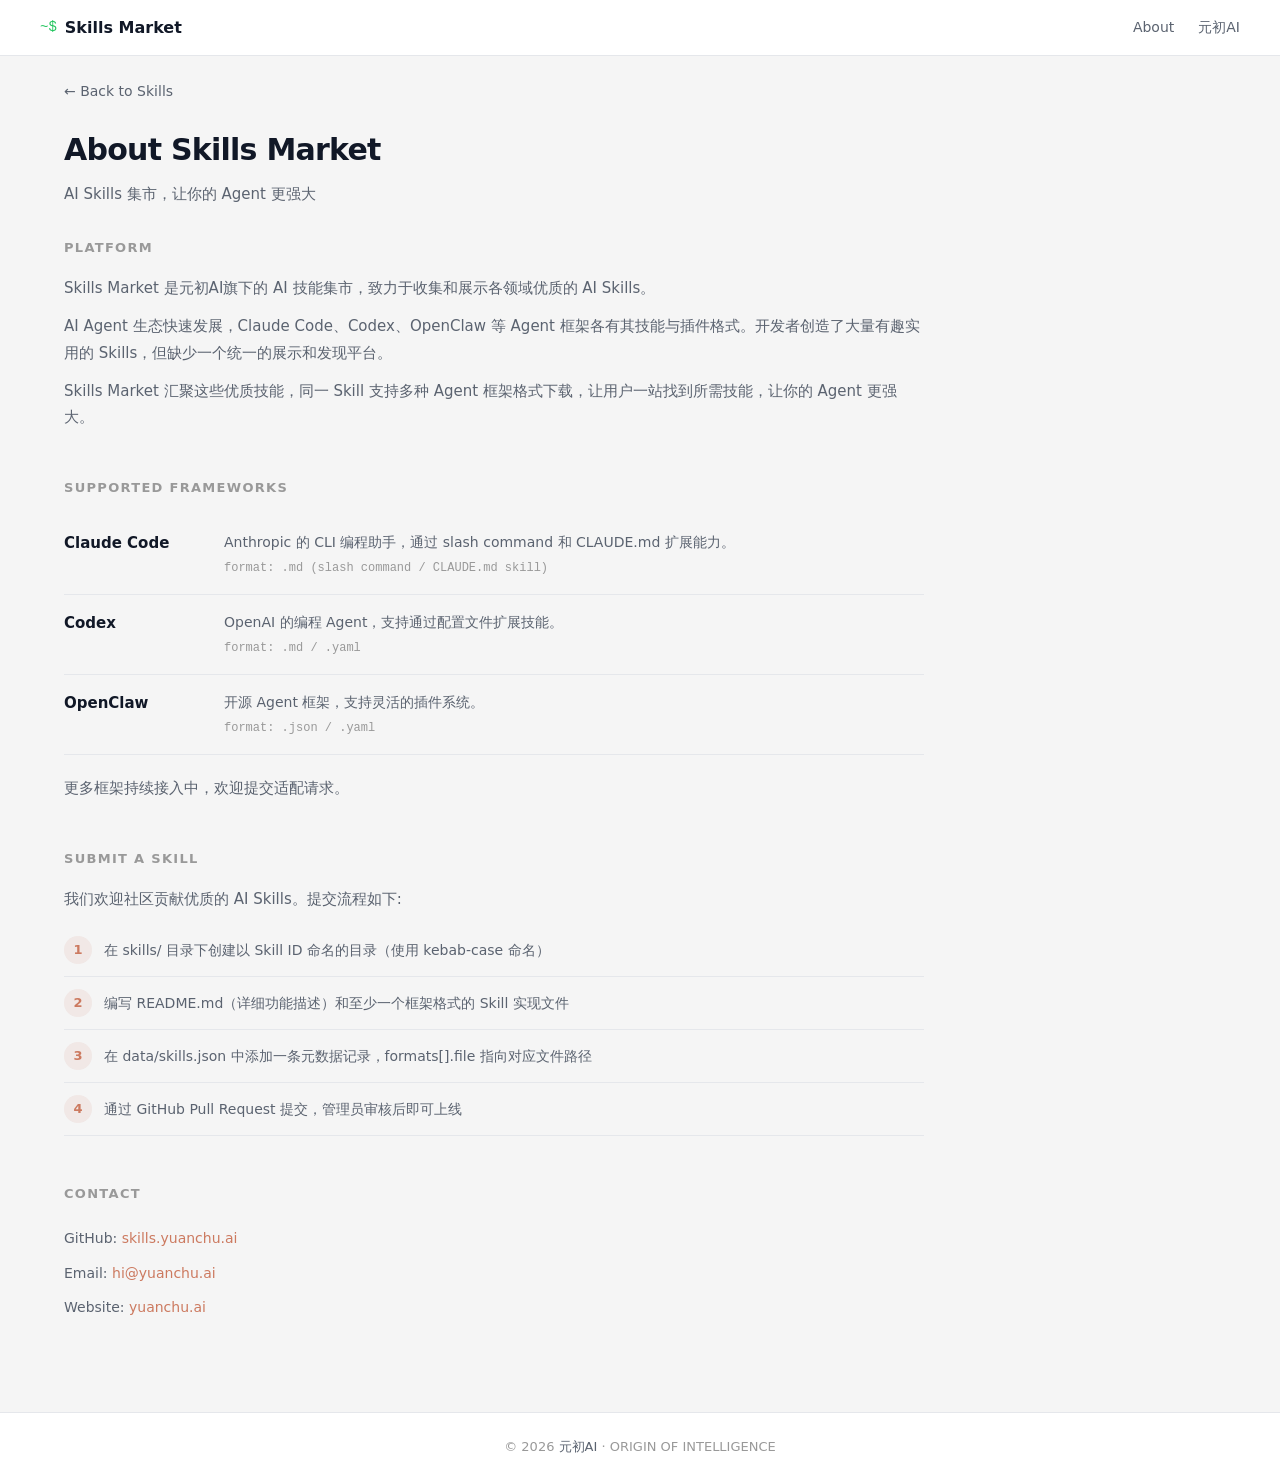
==== about.html @ 4a29649c "feat: Skills Market MVP — terminal-style skill marketplace - Terminal-window card design with macOS " ====
<!DOCTYPE html>
<html lang="zh-CN">
<head>
    <meta charset="UTF-8">
    <meta name="viewport" content="width=device-width, initial-scale=1.0">
    <title>关于 - Skills Market - 元初AI</title>
    <meta name="description" content="关于 Skills Market - AI Skills 集市，收集和展示各领域优质 AI Skills">
    <link rel="stylesheet" href="assets/css/style.css">
</head>
<body>

    <!-- Top Navigation -->
    <nav class="top-nav">
        <div class="top-nav-inner">
            <a href="index.html" class="nav-brand">
                <span class="terminal-prompt">~$</span> Skills Market
            </a>
            <div class="nav-links">
                <a href="about.html">About</a>
                <a href="https://yuanchu.ai" target="_blank">元初AI</a>
            </div>
        </div>
    </nav>

    <div class="content">

        <!-- Back Navigation -->
        <a href="index.html" class="back-nav">&larr; Back to Skills</a>

        <!-- About Header -->
        <div class="about-header">
            <h1 class="page-title">About Skills Market</h1>
            <p class="page-subtitle">AI Skills 集市，让你的 Agent 更强大</p>
        </div>

        <div class="about-content">

            <!-- Platform Introduction -->
            <div class="about-section">
                <h2>PLATFORM</h2>
                <div class="about-text">
                    <p>Skills Market 是元初AI旗下的 AI 技能集市，致力于收集和展示各领域优质的 AI Skills。</p>
                    <p>AI Agent 生态快速发展，Claude Code、Codex、OpenClaw 等 Agent 框架各有其技能与插件格式。开发者创造了大量有趣实用的 Skills，但缺少一个统一的展示和发现平台。</p>
                    <p>Skills Market 汇聚这些优质技能，同一 Skill 支持多种 Agent 框架格式下载，让用户一站找到所需技能，让你的 Agent 更强大。</p>
                </div>
            </div>

            <!-- Supported Agent Frameworks -->
            <div class="about-section">
                <h2>SUPPORTED FRAMEWORKS</h2>
                <div class="framework-list">

                    <div class="framework-item">
                        <div class="framework-item-name">Claude Code</div>
                        <div>
                            <div class="framework-item-desc">Anthropic 的 CLI 编程助手，通过 slash command 和 CLAUDE.md 扩展能力。</div>
                            <div class="framework-item-format">format: .md (slash command / CLAUDE.md skill)</div>
                        </div>
                    </div>

                    <div class="framework-item">
                        <div class="framework-item-name">Codex</div>
                        <div>
                            <div class="framework-item-desc">OpenAI 的编程 Agent，支持通过配置文件扩展技能。</div>
                            <div class="framework-item-format">format: .md / .yaml</div>
                        </div>
                    </div>

                    <div class="framework-item">
                        <div class="framework-item-name">OpenClaw</div>
                        <div>
                            <div class="framework-item-desc">开源 Agent 框架，支持灵活的插件系统。</div>
                            <div class="framework-item-format">format: .json / .yaml</div>
                        </div>
                    </div>

                </div>
                <div class="about-text" style="margin-top: 20px;">
                    <p>更多框架持续接入中，欢迎提交适配请求。</p>
                </div>
            </div>

            <!-- How to Submit -->
            <div class="about-section">
                <h2>SUBMIT A SKILL</h2>
                <div class="about-text">
                    <p>我们欢迎社区贡献优质的 AI Skills。提交流程如下:</p>
                </div>
                <div class="submit-steps">
                    <div class="submit-step">
                        <div class="submit-step-text">在 skills/ 目录下创建以 Skill ID 命名的目录（使用 kebab-case 命名）</div>
                    </div>
                    <div class="submit-step">
                        <div class="submit-step-text">编写 README.md（详细功能描述）和至少一个框架格式的 Skill 实现文件</div>
                    </div>
                    <div class="submit-step">
                        <div class="submit-step-text">在 data/skills.json 中添加一条元数据记录，formats[].file 指向对应文件路径</div>
                    </div>
                    <div class="submit-step">
                        <div class="submit-step-text">通过 GitHub Pull Request 提交，管理员审核后即可上线</div>
                    </div>
                </div>
            </div>

            <!-- Contact -->
            <div class="about-section">
                <h2>CONTACT</h2>
                <div class="contact-info">
                    <div class="contact-item">GitHub: <a href="https://github.com/nicejackiezhang/skills.yuanchu.ai" target="_blank">skills.yuanchu.ai</a></div>
                    <div class="contact-item">Email: <a href="mailto:hi@yuanchu.ai">hi@yuanchu.ai</a></div>
                    <div class="contact-item">Website: <a href="https://yuanchu.ai" target="_blank">yuanchu.ai</a></div>
                </div>
            </div>

        </div>

    </div>

    <footer>
        <p>&copy; 2026 <a href="https://yuanchu.ai" target="_blank">元初AI</a> &middot; ORIGIN OF INTELLIGENCE</p>
    </footer>

</body>
</html>
---- assets/css/style.css ----
/* ========================================
   Skills Market - SkillsMP Terminal Style
   ======================================== */

/* --- CSS Variables --- */
:root {
  --background: #f5f5f5;
  --foreground: #111827;
  --card: #fff;
  --card-foreground: #111827;
  --primary: #cc7a60;
  --primary-dark: #b56850;
  --accent: #f59e0b;
  --muted: #f3f4f6;
  --muted-foreground: #5b6370;
  --border: #e5e7eb;
  --radius: 10px;
  --font-mono: 'JetBrains Mono', ui-monospace, SFMono-Regular, Menlo, Monaco, Consolas, 'Liberation Mono', 'Courier New', monospace;
  --shadow-sm: 0 1px 2px 0 rgba(0,0,0,0.05);
  --shadow: 0 1px 3px 0 rgba(0,0,0,0.1), 0 1px 2px -1px rgba(0,0,0,0.1);
  --shadow-md: 0 4px 6px -1px rgba(0,0,0,0.1), 0 2px 4px -2px rgba(0,0,0,0.1);
  --shadow-lg: 0 10px 15px -3px rgba(0,0,0,0.1), 0 4px 6px -4px rgba(0,0,0,0.1);
  --shadow-xl: 0 20px 25px -5px rgba(0,0,0,0.1), 0 8px 10px -6px rgba(0,0,0,0.1);
  --green: #22c55e;
  --transition: 0.15s cubic-bezier(.4, 0, .2, 1);
}

/* --- Reset & Base --- */
*, *::before, *::after {
  margin: 0;
  padding: 0;
  box-sizing: border-box;
}

html {
  font-size: 16px;
  -webkit-font-smoothing: antialiased;
  -moz-osx-font-smoothing: grayscale;
}

body {
  font-family: system-ui, -apple-system, BlinkMacSystemFont, 'Segoe UI', Roboto, Arial, Helvetica, sans-serif;
  background: var(--background);
  color: var(--foreground);
  line-height: 1.6;
  min-height: 100vh;
  display: flex;
  flex-direction: column;
}

a {
  color: inherit;
  text-decoration: none;
}

ul, ol { list-style: none; }
img { max-width: 100%; display: block; }

input, button {
  font-family: inherit;
  font-size: inherit;
  border: none;
  outline: none;
  background: none;
}

button { cursor: pointer; }

/* --- Animations --- */
@keyframes fade-up {
  from { opacity: 0; transform: translateY(10px); }
  to { opacity: 1; transform: translateY(0); }
}

@keyframes scale-in {
  from { opacity: 0; transform: scale(0.95); }
  to { opacity: 1; transform: scale(1); }
}

/* --- Layout --- */
.content {
  max-width: 1200px;
  margin: 0 auto;
  padding: 0 24px 40px;
  flex: 1;
  width: 100%;
}

/* --- Top Navigation Bar --- */
.top-nav {
  background: var(--card);
  border-bottom: 1px solid var(--border);
  padding: 0 24px;
  display: flex;
  align-items: center;
  justify-content: center;
  height: 56px;
  position: sticky;
  top: 0;
  z-index: 100;
}

.top-nav-inner {
  max-width: 1200px;
  width: 100%;
  display: flex;
  align-items: center;
  justify-content: space-between;
}

.nav-brand {
  display: flex;
  align-items: center;
  gap: 8px;
  color: var(--foreground);
  font-size: 16px;
  font-weight: 600;
}

.nav-brand .terminal-prompt {
  color: var(--green);
  font-family: var(--font-mono);
  font-weight: 400;
  font-size: 14px;
}

.nav-links {
  display: flex;
  align-items: center;
  gap: 24px;
}

.nav-links a {
  color: var(--muted-foreground);
  font-size: 14px;
  transition: color var(--transition);
}

.nav-links a:hover {
  color: var(--foreground);
}

/* ========================================
   Search Section — Terminal Window Style
   ======================================== */
.search-section {
  max-width: 1200px;
  margin: 32px auto 28px;
  padding: 0 24px;
  width: 100%;
}

.search-terminal {
  background: var(--card);
  border-radius: var(--radius);
  box-shadow: var(--shadow);
  overflow: hidden;
}

/* Terminal title bar (with dots) */
.search-terminal-bar {
  background: #f0f0f0;
  padding: 10px 16px;
  display: flex;
  align-items: center;
  gap: 8px;
  border-bottom: 1px solid var(--border);
}

.search-terminal-bar .window-dots {
  display: flex;
  gap: 6px;
}

.search-terminal-bar .dot {
  width: 10px;
  height: 10px;
  border-radius: 50%;
}

.dot.red { background: #ff5f57; }
.dot.yellow { background: #febc2e; }
.dot.green { background: #28c840; }

.search-terminal-bar .bar-title {
  font-size: 13px;
  color: #999;
  font-family: var(--font-mono);
}

/* Search input area */
.search-body {
  display: flex;
  align-items: center;
  padding: 0 20px;
  height: 52px;
  gap: 10px;
}

.search-prefix {
  color: var(--foreground);
  font-family: var(--font-mono);
  font-size: 14px;
  font-weight: 700;
  white-space: nowrap;
  user-select: none;
}

.search-icon {
  color: #999;
  font-size: 16px;
  flex-shrink: 0;
}

.search-body input {
  flex: 1;
  color: var(--foreground);
  font-size: 15px;
  font-family: var(--font-mono);
  background: transparent;
  min-width: 0;
}

.search-body input::placeholder {
  color: #bbb;
}

/* ========================================
   Categories — Pill Style
   ======================================== */
.categories {
  display: flex;
  flex-wrap: wrap;
  gap: 8px;
  margin-bottom: 24px;
}

.category-tag {
  font-size: 13px;
  padding: 6px 16px;
  color: var(--muted-foreground);
  background: var(--card);
  border: 1px solid var(--border);
  border-radius: 9999px;
  transition: all var(--transition);
  cursor: pointer;
}

.category-tag:hover {
  color: var(--foreground);
  border-color: #ccc;
  box-shadow: var(--shadow-sm);
}

.category-tag.active {
  color: #fff;
  background: var(--foreground);
  border-color: var(--foreground);
}

/* ========================================
   Skills Grid
   ======================================== */
.skills-grid {
  display: grid;
  grid-template-columns: repeat(3, 1fr);
  gap: 20px;
  margin-bottom: 60px;
}

/* ========================================
   Skill Card — Terminal Window Style
   ======================================== */
.skill-card {
  background: var(--card);
  border-radius: var(--radius);
  box-shadow: var(--shadow);
  overflow: hidden;
  transition: all var(--transition);
  cursor: pointer;
  display: flex;
  flex-direction: column;
  animation: fade-up 0.4s ease-out both;
}

.skill-card:hover {
  box-shadow: var(--shadow-lg);
  transform: translateY(-2px);
}

/* Card header — terminal title bar */
.card-header {
  background: #f0f0f0;
  padding: 10px 16px;
  display: flex;
  align-items: center;
  gap: 8px;
  border-bottom: 1px solid var(--border);
}

.window-dots {
  display: flex;
  gap: 6px;
  flex-shrink: 0;
}

.window-dots .dot {
  width: 10px;
  height: 10px;
  border-radius: 50%;
}

.card-filename {
  color: #555;
  font-size: 13px;
  font-family: var(--font-mono);
  flex: 1;
  overflow: hidden;
  text-overflow: ellipsis;
  white-space: nowrap;
}

.card-stars {
  color: var(--accent);
  font-size: 12px;
  font-weight: 600;
  white-space: nowrap;
  flex-shrink: 0;
  display: flex;
  align-items: center;
  gap: 4px;
}

/* Card body */
.card-body {
  padding: 16px;
  display: flex;
  flex-direction: column;
  flex: 1;
}

.card-source {
  display: flex;
  align-items: center;
  gap: 8px;
  margin-bottom: 10px;
}

.card-icon {
  font-size: 24px;
  width: 32px;
  height: 32px;
  display: flex;
  align-items: center;
  justify-content: center;
  background: var(--muted);
  border-radius: 50%;
  flex-shrink: 0;
}

.card-category {
  font-size: 13px;
  color: var(--green);
  font-weight: 500;
  font-family: var(--font-mono);
}

.card-summary {
  font-size: 14px;
  color: var(--muted-foreground);
  line-height: 1.65;
  margin-bottom: 14px;
  flex: 1;
  display: -webkit-box;
  -webkit-line-clamp: 3;
  -webkit-box-orient: vertical;
  overflow: hidden;
  font-family: var(--font-mono);
}

.card-footer {
  display: flex;
  align-items: center;
  justify-content: space-between;
  padding-top: 12px;
  border-top: 1px solid var(--border);
}

.card-date {
  font-size: 13px;
  color: #999;
  font-family: var(--font-mono);
}

.card-favorite {
  color: #ccc;
  font-size: 18px;
  cursor: pointer;
  transition: color var(--transition);
  line-height: 1;
}

.card-favorite:hover {
  color: var(--primary);
}

.card-frameworks {
  display: flex;
  flex-wrap: wrap;
  gap: 4px;
}

/* --- Framework Badge --- */
.framework-badge {
  font-size: 11px;
  padding: 2px 8px;
  background: var(--muted);
  color: var(--muted-foreground);
  border-radius: 4px;
  font-weight: 500;
  font-family: var(--font-mono);
}

/* --- Empty State --- */
.empty-state {
  grid-column: 1 / -1;
  text-align: center;
  padding: 80px 20px;
  color: #999;
  font-size: 15px;
  font-family: var(--font-mono);
}

/* ========================================
   Skill Detail Page
   ======================================== */

/* --- Back Navigation --- */
.back-nav {
  display: inline-flex;
  align-items: center;
  gap: 6px;
  font-size: 14px;
  color: var(--muted-foreground);
  transition: color var(--transition);
  margin: 24px 0;
}

.back-nav:hover {
  color: var(--foreground);
}

.skill-detail {
  max-width: 100%;
}

.skill-detail-header {
  margin-bottom: 24px;
}

.skill-detail-icon {
  font-size: 48px;
  margin-bottom: 16px;
}

.skill-detail-name {
  font-size: 30px;
  font-weight: 700;
  margin-bottom: 12px;
  color: var(--foreground);
  letter-spacing: -0.025em;
}

.skill-detail-meta {
  display: flex;
  flex-wrap: wrap;
  gap: 20px;
  font-size: 14px;
  color: var(--muted-foreground);
  margin-bottom: 16px;
}

.skill-detail-meta a {
  color: var(--green);
  transition: color var(--transition);
}

.skill-detail-meta a:hover {
  color: #16a34a;
}

.skill-detail-tags {
  display: flex;
  flex-wrap: wrap;
  gap: 8px;
  margin-bottom: 32px;
}

.skill-detail-tags .tag {
  font-size: 12px;
  padding: 4px 12px;
  background: var(--muted);
  color: var(--muted-foreground);
  border-radius: 9999px;
}

/* --- Two-Column Detail Layout --- */
.detail-layout {
  display: grid;
  grid-template-columns: 1fr 320px;
  gap: 40px;
  align-items: start;
  margin-bottom: 48px;
}

.detail-main {
  min-width: 0;
}

.detail-sidebar {
  position: sticky;
  top: 80px;
  display: flex;
  flex-direction: column;
  gap: 20px;
}

/* --- Sidebar Download Card (Terminal Style) --- */
.detail-sidebar .download-section {
  background: var(--card);
  border-radius: var(--radius);
  box-shadow: var(--shadow);
  overflow: hidden;
  margin-bottom: 0;
}

.detail-sidebar .download-section .section-title {
  padding: 14px 20px 0;
  margin-bottom: 8px;
}

.detail-sidebar .download-item {
  flex-direction: column;
  align-items: stretch;
  padding: 0;
  margin: 0;
  border-radius: 0;
  box-shadow: none;
  border-bottom: 1px solid var(--border);
}

.detail-sidebar .download-item:last-child {
  border-bottom: none;
}

.detail-sidebar .download-item-inner {
  padding: 14px 20px;
  display: flex;
  align-items: center;
  justify-content: space-between;
  gap: 12px;
}

.detail-sidebar .download-info {
  flex: 1;
  min-width: 0;
}

.detail-sidebar .download-framework {
  font-size: 14px;
}

.detail-sidebar .download-desc {
  font-size: 12px;
  white-space: nowrap;
  overflow: hidden;
  text-overflow: ellipsis;
}

.detail-sidebar .download-btn {
  margin-left: 0;
  padding: 6px 14px;
  font-size: 12px;
  flex-shrink: 0;
}

/* --- Sidebar Meta Card --- */
.meta-card {
  background: var(--card);
  border-radius: var(--radius);
  box-shadow: var(--shadow);
  padding: 20px;
}

.meta-card .meta-row {
  display: flex;
  justify-content: space-between;
  align-items: center;
  padding: 8px 0;
  font-size: 13px;
  border-bottom: 1px solid var(--border);
}

.meta-card .meta-row:last-child {
  border-bottom: none;
}

.meta-card .meta-label {
  color: #999;
}

.meta-card .meta-value {
  color: var(--foreground);
  font-weight: 500;
  font-family: var(--font-mono);
  font-size: 12px;
}

.meta-card .meta-value a {
  color: var(--green);
  transition: color var(--transition);
}

.meta-card .meta-value a:hover {
  color: #16a34a;
}

/* --- Section Title --- */
.section-title {
  font-size: 13px;
  color: #999;
  letter-spacing: 0.1em;
  text-transform: uppercase;
  margin-bottom: 16px;
  font-weight: 600;
}

/* --- Skill Description (Markdown Content) --- */
.skill-description {
  margin-bottom: 48px;
  line-height: 1.75;
}

.skill-description h1,
.skill-description h2,
.skill-description h3 {
  font-weight: 700;
  margin: 2em 0 0.75em;
  color: var(--foreground);
  line-height: 1.25;
}

.skill-description h1 { font-size: 1.875em; }
.skill-description h2 { font-size: 1.5em; }
.skill-description h3 { font-size: 1.25em; }

.skill-description p {
  margin-bottom: 1em;
  color: var(--muted-foreground);
  font-size: 15px;
}

.skill-description ul,
.skill-description ol {
  padding-left: 24px;
  margin-bottom: 1em;
}

.skill-description ul { list-style: disc; }
.skill-description ol { list-style: decimal; }

.skill-description li {
  margin-bottom: 0.5em;
  color: var(--muted-foreground);
  font-size: 15px;
}

.skill-description a {
  color: var(--primary);
  font-weight: 500;
  text-underline-offset: 2px;
}

.skill-description a:hover {
  text-decoration: underline;
}

.skill-description code {
  font-family: var(--font-mono);
  font-size: 0.875em;
  background: var(--muted);
  padding: 0.2em 0.4em;
  border-radius: 4px;
  font-weight: 500;
}

.skill-description pre {
  background: #1e1e1e;
  padding: 20px 24px;
  overflow-x: auto;
  margin-bottom: 1.5em;
  border-radius: var(--radius);
}

.skill-description pre code {
  background: none;
  padding: 0;
  font-size: 0.875em;
  line-height: 1.714;
  color: #e0e0e0;
}

.skill-description blockquote {
  border-left: 3px solid var(--primary);
  padding-left: 16px;
  margin-bottom: 1em;
  color: var(--muted-foreground);
}

/* --- Examples Section --- */
.examples-section {
  margin-bottom: 48px;
}

.example-item {
  margin-bottom: 12px;
  background: var(--card);
  border-radius: var(--radius);
  overflow: hidden;
  box-shadow: var(--shadow-sm);
}

.example-label {
  font-size: 11px;
  color: #999;
  letter-spacing: 0.1em;
  text-transform: uppercase;
  padding: 12px 20px 4px;
  font-weight: 600;
}

.example-content {
  font-size: 14px;
  padding: 4px 20px 14px;
  color: var(--muted-foreground);
  font-family: var(--font-mono);
  white-space: pre-wrap;
  word-break: break-word;
  line-height: 1.65;
}

/* --- Download Section --- */
.download-section {
  margin-bottom: 48px;
}

.download-item {
  transition: all var(--transition);
}

.download-item:hover {
  background: var(--muted);
}

.download-info { flex: 1; }

.download-framework {
  font-size: 15px;
  font-weight: 600;
  margin-bottom: 2px;
  color: var(--foreground);
}

.download-desc {
  font-size: 13px;
  color: #999;
}

.download-btn {
  font-size: 13px;
  padding: 8px 20px;
  background: var(--primary);
  color: #fff;
  border-radius: 6px;
  transition: all var(--transition);
  display: inline-block;
  text-align: center;
  flex-shrink: 0;
  font-weight: 500;
}

.download-btn:hover {
  background: var(--primary-dark);
  box-shadow: var(--shadow-md);
}

/* --- Links Section --- */
.links-section {
  margin-bottom: 48px;
}

.links-section a {
  display: inline-block;
  font-size: 14px;
  color: var(--primary);
  margin-right: 20px;
  font-weight: 500;
  text-underline-offset: 2px;
  transition: color var(--transition);
}

.links-section a:hover {
  color: var(--primary-dark);
  text-decoration: underline;
}

/* --- Related Skills --- */
.related-section {
  margin-bottom: 48px;
}

.related-grid {
  display: grid;
  grid-template-columns: repeat(auto-fill, minmax(260px, 1fr));
  gap: 16px;
}

/* ========================================
   About Page
   ======================================== */
.about-content {
  max-width: 860px;
}

.about-header {
  margin-bottom: 32px;
}

.about-header .page-title {
  font-size: 30px;
  font-weight: 700;
  color: var(--foreground);
  margin-bottom: 8px;
  letter-spacing: -0.025em;
}

.about-header .page-subtitle {
  font-size: 15px;
  color: var(--muted-foreground);
}

.about-section {
  margin-bottom: 48px;
}

.about-section h2 {
  font-size: 13px;
  color: #999;
  letter-spacing: 0.1em;
  text-transform: uppercase;
  margin-bottom: 16px;
  font-weight: 600;
}

.about-text {
  font-size: 15px;
  color: var(--muted-foreground);
  line-height: 1.75;
}

.about-text p {
  margin-bottom: 12px;
}

.framework-list {
  margin-top: 12px;
}

.framework-item {
  display: flex;
  align-items: flex-start;
  padding: 16px 0;
  border-bottom: 1px solid var(--border);
}

.framework-item-name {
  font-size: 15px;
  font-weight: 600;
  min-width: 140px;
  margin-right: 20px;
  color: var(--foreground);
}

.framework-item-desc {
  font-size: 14px;
  color: var(--muted-foreground);
  line-height: 1.7;
}

.framework-item-format {
  font-size: 12px;
  color: #999;
  margin-top: 4px;
  font-family: var(--font-mono);
}

.submit-steps {
  counter-reset: step;
  margin-top: 12px;
}

.submit-step {
  display: flex;
  align-items: flex-start;
  padding: 12px 0;
  border-bottom: 1px solid var(--border);
}

.submit-step::before {
  counter-increment: step;
  content: counter(step);
  font-size: 13px;
  color: var(--primary);
  font-weight: 700;
  min-width: 28px;
  height: 28px;
  display: flex;
  align-items: center;
  justify-content: center;
  background: color-mix(in srgb, var(--primary) 10%, transparent);
  border-radius: 50%;
  flex-shrink: 0;
}

.submit-step-text {
  font-size: 14px;
  color: var(--muted-foreground);
  line-height: 1.7;
  padding-left: 12px;
  padding-top: 3px;
}

.contact-info {
  margin-top: 12px;
}

.contact-item {
  font-size: 14px;
  color: var(--muted-foreground);
  padding: 6px 0;
}

.contact-item a {
  color: var(--primary);
  font-weight: 500;
  transition: color var(--transition);
}

.contact-item a:hover {
  color: var(--primary-dark);
  text-decoration: underline;
}

/* ========================================
   Footer
   ======================================== */
footer {
  border-top: 1px solid var(--border);
  padding: 24px;
  text-align: center;
  background: var(--card);
}

footer p {
  font-size: 13px;
  color: #999;
}

footer a {
  color: var(--muted-foreground);
  transition: color var(--transition);
}

footer a:hover {
  color: var(--foreground);
}

/* ========================================
   Responsive
   ======================================== */

/* Large tablets and below */
@media (max-width: 1024px) {
  .skills-grid {
    grid-template-columns: repeat(2, 1fr);
  }
}

/* Mobile */
@media (max-width: 768px) {
  .top-nav {
    padding: 0 16px;
    height: 48px;
  }

  .nav-brand { font-size: 14px; }

  .search-section {
    margin: 20px auto 20px;
    padding: 0 16px;
  }

  .content {
    padding: 0 16px 24px;
  }

  .categories {
    gap: 6px;
    margin-bottom: 20px;
    overflow-x: auto;
    flex-wrap: nowrap;
    -webkit-overflow-scrolling: touch;
  }

  .category-tag {
    font-size: 12px;
    padding: 5px 12px;
    white-space: nowrap;
    flex-shrink: 0;
  }

  .skills-grid {
    grid-template-columns: 1fr;
    gap: 16px;
  }

  .skill-detail-name {
    font-size: 22px;
  }

  .skill-detail-icon {
    font-size: 36px;
  }

  .skill-detail-meta {
    gap: 10px;
    flex-direction: column;
  }

  .detail-layout {
    grid-template-columns: 1fr;
    gap: 24px;
  }

  .detail-sidebar {
    position: static;
  }

  .related-grid {
    grid-template-columns: 1fr;
  }

  .back-nav {
    margin: 16px 0;
  }

  .framework-item {
    flex-direction: column;
  }

  .framework-item-name {
    margin-bottom: 6px;
    min-width: auto;
  }

  .about-header .page-title {
    font-size: 22px;
  }

  .card-summary {
    -webkit-line-clamp: 4;
  }
}

/* Small mobile */
@media (max-width: 480px) {
  .search-body {
    height: 44px;
    padding: 0 14px;
  }

  .search-body input {
    font-size: 14px;
  }
}
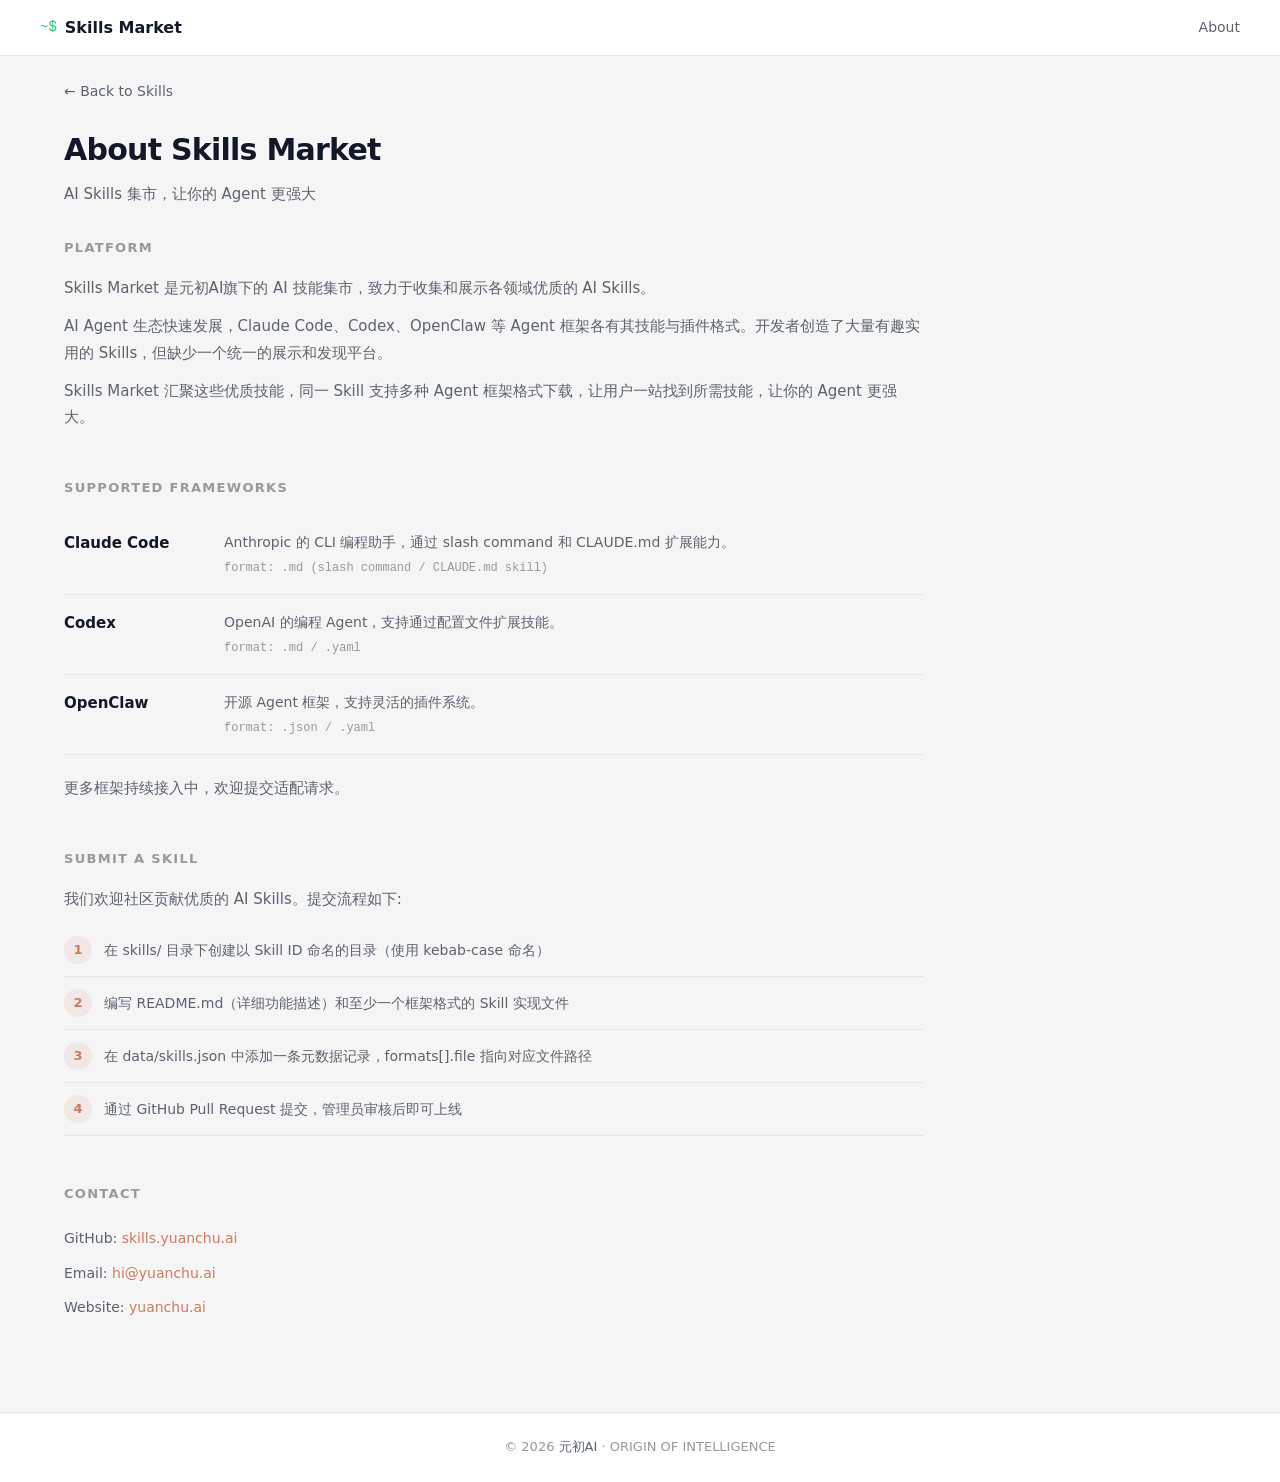
==== commit bb054b81: "style(nav): remove 元初AI link from navigation Co-Authored-By: Claude Opus 4.6 <noreply@anthropic.com>" ====
--- a/about.html
+++ b/about.html
@@ -17,7 +17,6 @@
             </a>
             <div class="nav-links">
                 <a href="about.html">About</a>
-                <a href="https://yuanchu.ai" target="_blank">元初AI</a>
             </div>
         </div>
     </nav>
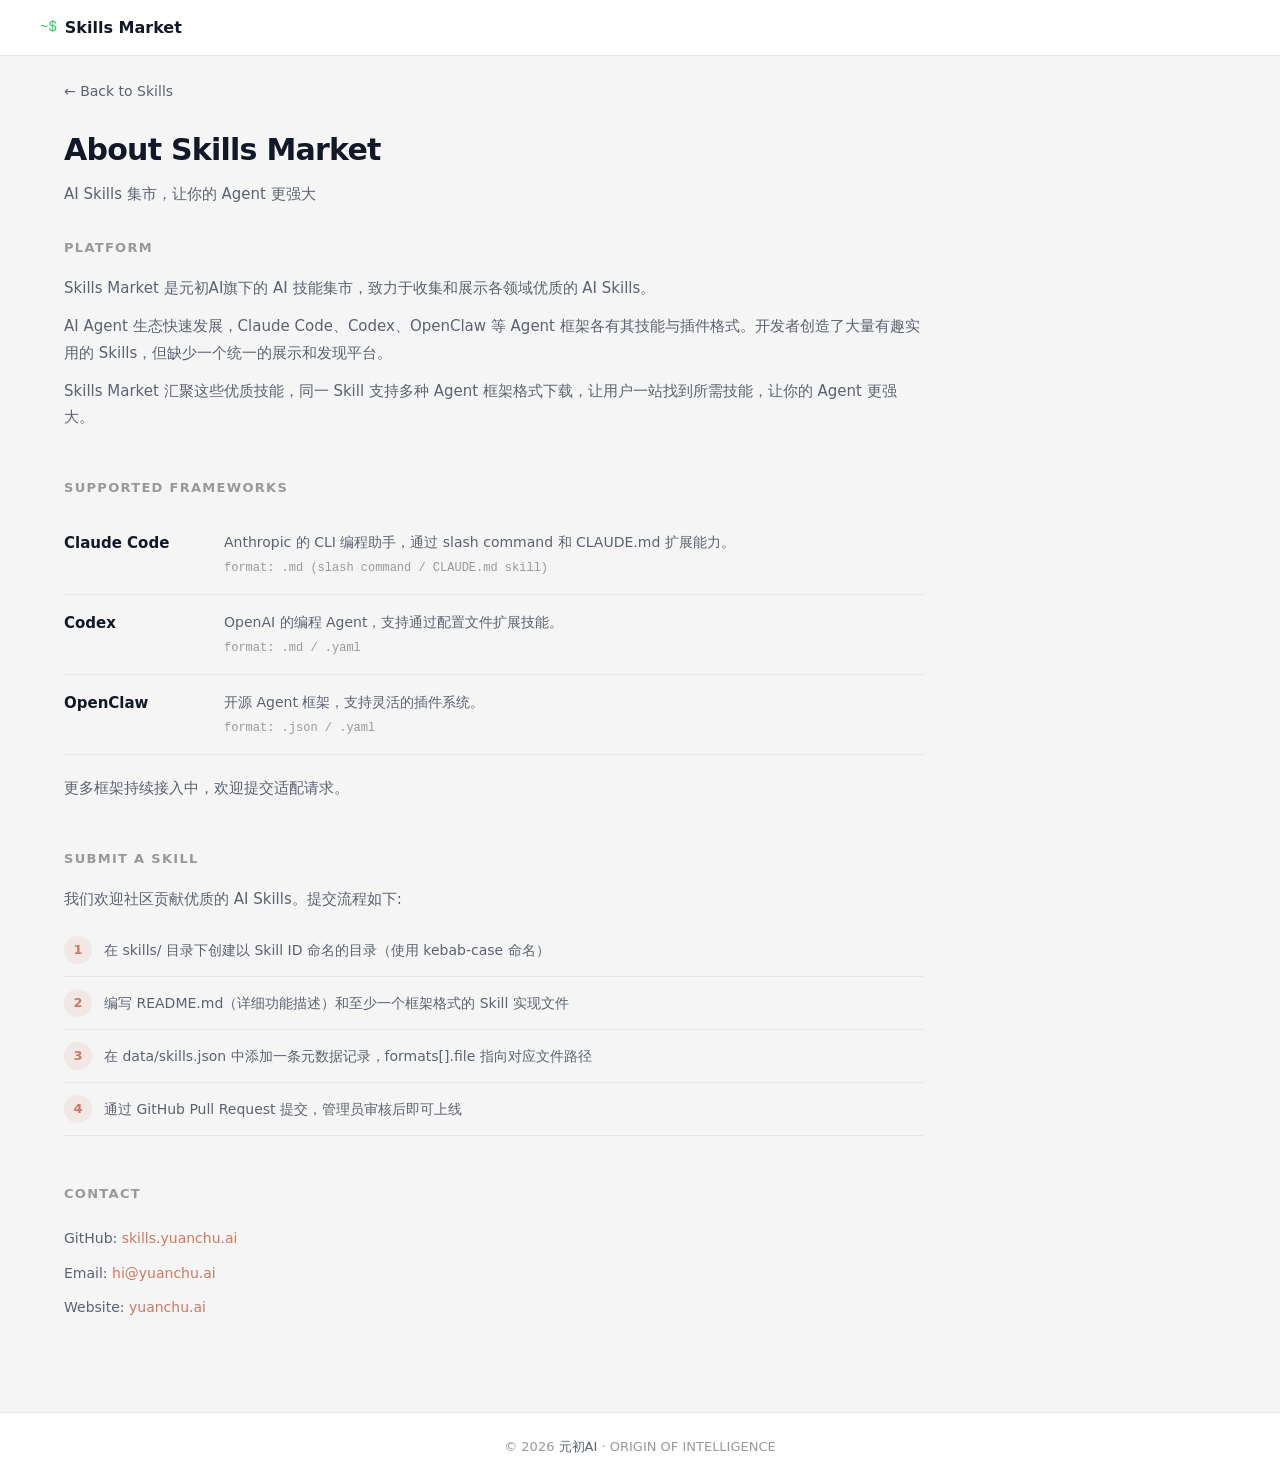
==== commit cf844941: "style(nav): remove About link from navigation Co-Authored-By: Claude Opus 4.6 <noreply@anthropic.com" ====
--- a/about.html
+++ b/about.html
@@ -16,7 +16,6 @@
                 <span class="terminal-prompt">~$</span> Skills Market
             </a>
             <div class="nav-links">
-                <a href="about.html">About</a>
             </div>
         </div>
     </nav>
--- a/assets/css/style.css
+++ b/assets/css/style.css
@@ -404,6 +404,10 @@
   color: var(--primary);
 }
 
+.card-favorite.favorited {
+  color: var(--primary);
+}
+
 .card-frameworks {
   display: flex;
   flex-wrap: wrap;
@@ -1080,6 +1084,7 @@
   .card-summary {
     -webkit-line-clamp: 4;
   }
+
 }
 
 /* Small mobile */
